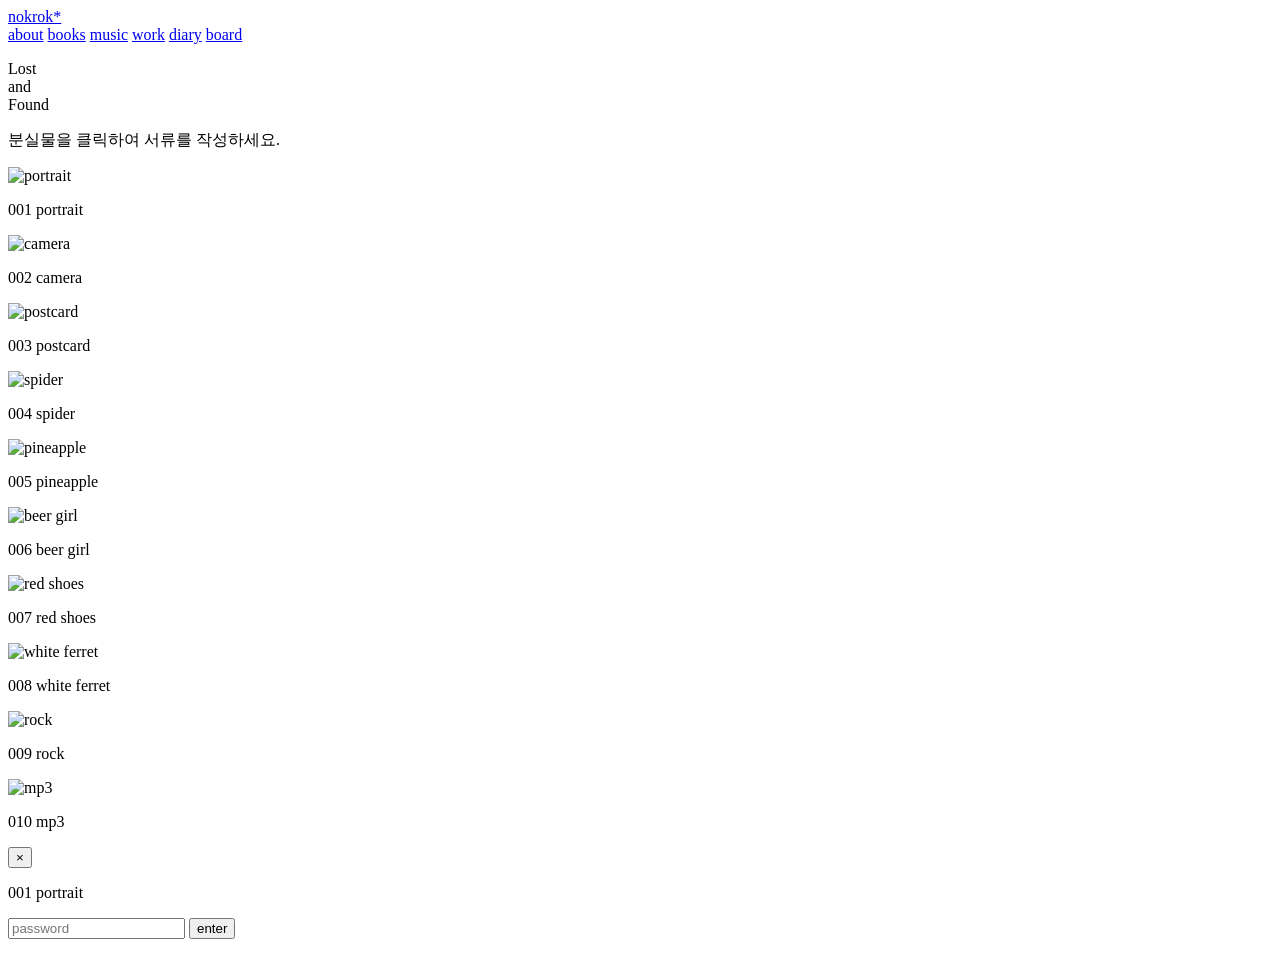
==== board.html @ 73c4124e "Create board.html" ====
<!DOCTYPE html>
<html lang="ko">

<head>
  <meta charset="UTF-8">
  <meta name="viewport" content="width=device-width, initial-scale=1.0">

  <title>Lost & Found</title>

  <link rel="stylesheet" href="board.css">
</head>

<body>

<header class="board-header">
  <a href="index.html" class="logo">nokrok*</a>

  <nav>
    <a href="about.html">about</a>
    <a href="book.html">books</a>
    <a href="music.html">music</a>
    <a href="work.html">work</a>
    <a href="diary.html">diary</a>
    <a href="board.html">board</a>
  </nav>
</header>

<main class="lost-page">

  <section class="title-box">
    <p class="title">
      Lost<br>
      and<br>
      Found
    </p>

    <p class="subtitle">
      분실물을 클릭하여 서류를 작성하세요.
    </p>
  </section>

  <section class="items-area">

    <div class="item item-01">
      <img src="images/item-portrait.png" alt="portrait">
      <p>001 portrait</p>
    </div>

    <div class="item item-02">
      <img src="images/item-camera.png" alt="camera">
      <p>002 camera</p>
    </div>

    <div class="item item-03">
      <img src="images/item-postcard.png" alt="postcard">
      <p>003 postcard</p>
    </div>

    <div class="item item-04">
      <img src="images/item-spider.png" alt="spider">
      <p>004 spider</p>
    </div>

    <div class="item item-05">
      <img src="images/item-pineapple.png" alt="pineapple">
      <p>005 pineapple</p>
    </div>

    <div class="item item-06">
      <img src="images/item-beer.png" alt="beer girl">
      <p>006 beer girl</p>
    </div>

    <div class="item item-07">
      <img src="images/item-shoes.png" alt="red shoes">
      <p>007 red shoes</p>
    </div>

    <div class="item item-08">
      <img src="images/item-ferret.png" alt="white ferret">
      <p>008 white ferret</p>
    </div>

    <div class="item item-09">
      <img src="images/item-rock.png" alt="rock">
      <p>009 rock</p>
    </div>

    <div class="item item-10">
      <img src="images/item-mp3.png" alt="mp3">
      <p>010 mp3</p>
    </div>

  </section>

</main>

<div class="password-modal" id="passwordModal">
  <div class="password-box">
    <button class="close-btn" id="closeModal">×</button>

    <p class="modal-item-name" id="modalItemName">001 portrait</p>

    <input type="password" id="passwordInput" placeholder="password">

    <button id="enterPassword">enter</button>

    <p class="password-message" id="passwordMessage"></p>
  </div>
</div>

<script src="board.js"></script>

</body>
</html>
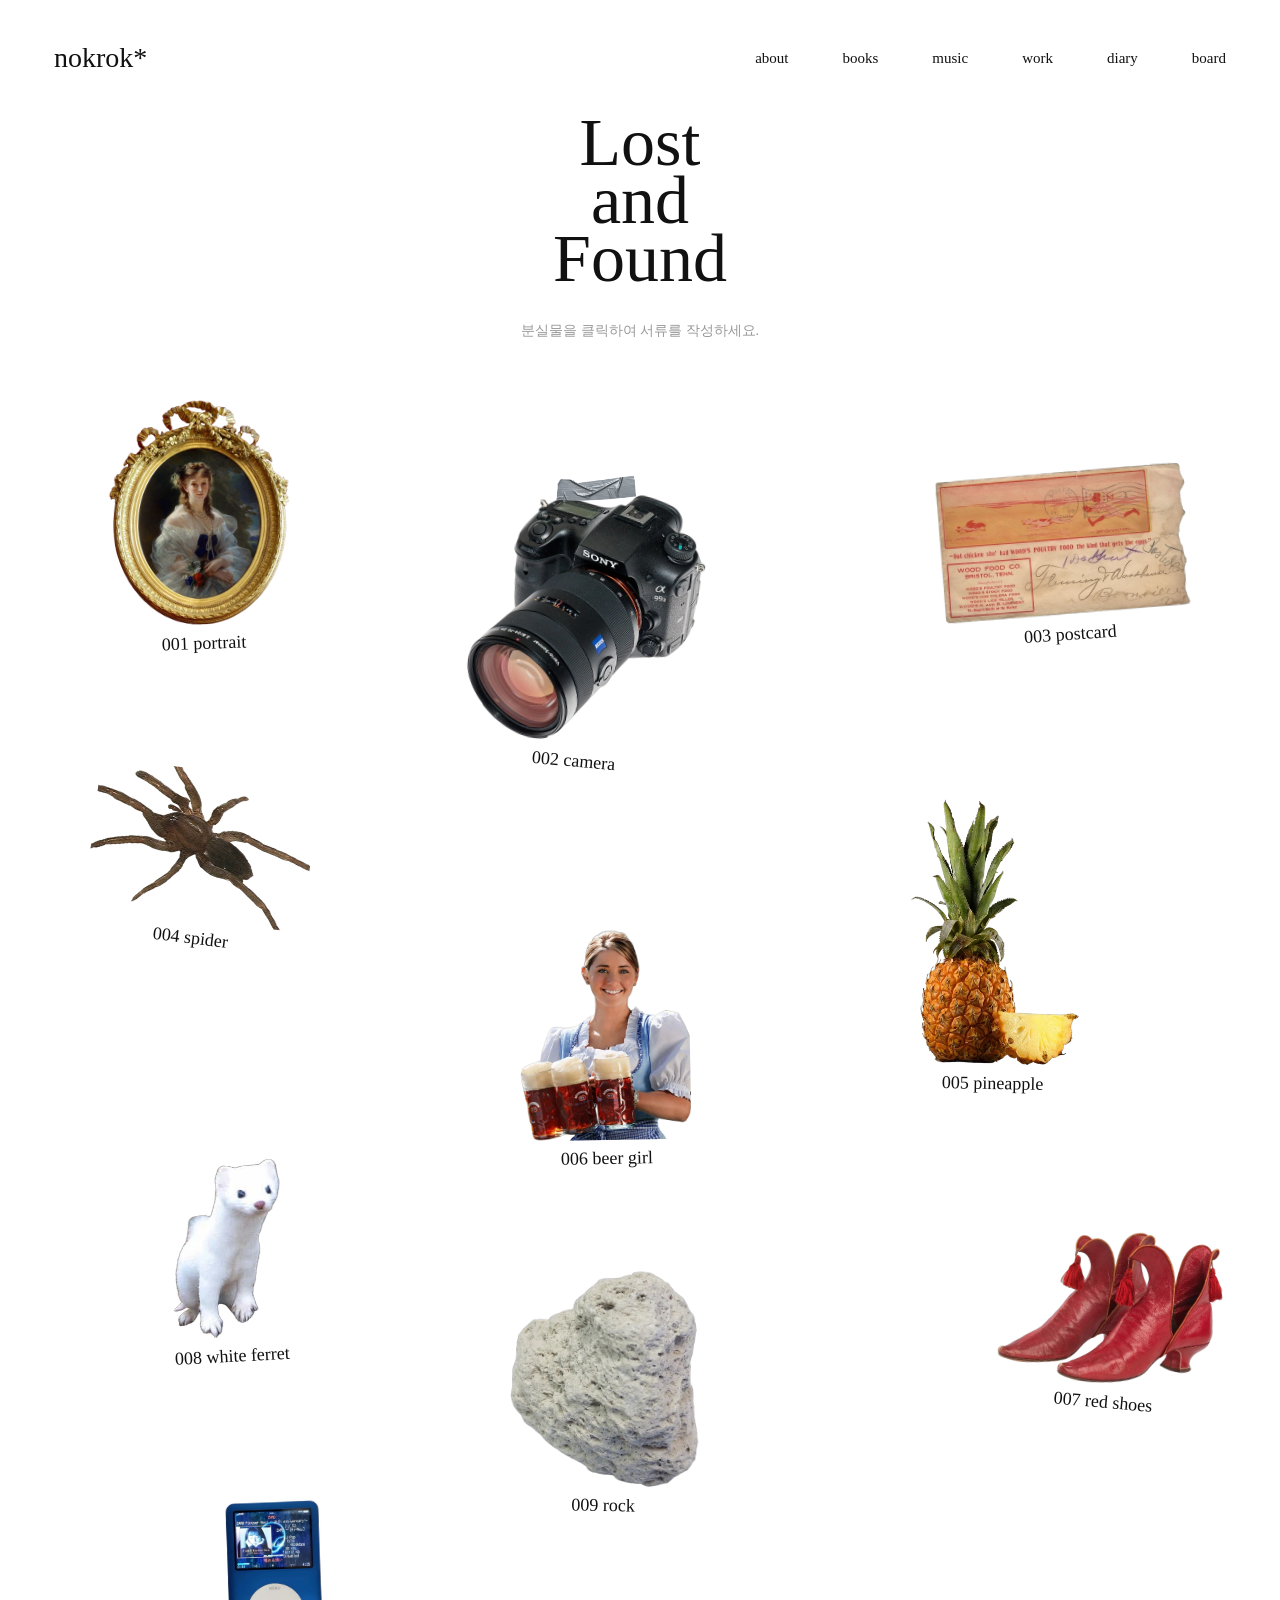
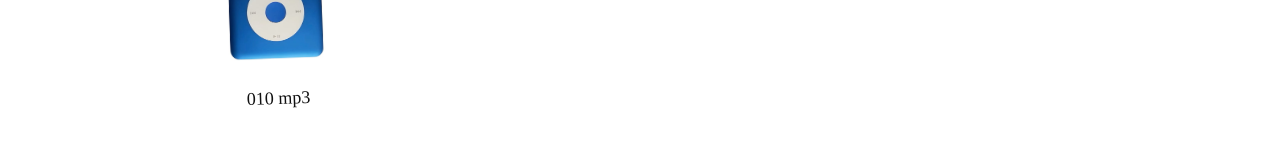
==== commit 10709133: "Update board.html" ====
--- a/board.html
+++ b/board.html
@@ -46,7 +46,7 @@
       <p>001 portrait</p>
     </div>
 
-    <div class="item item-02">
+<div class="item item-02 has-post">
       <img src="images/item-camera.png" alt="camera">
       <p>002 camera</p>
     </div>
--- a/board.css
+++ b/board.css
@@ -0,0 +1,267 @@
+@font-face {
+  font-family: "Header_2";
+  src: url("fonts/Header_2.woff2") format("woff2");
+}
+
+@font-face {
+  font-family: "ItemName";
+  src: url("fonts/item_name.ttf") format("truetype");
+}
+
+@font-face {
+  font-family: "MaruBuri";
+  src: url("fonts/MaruBuri-Regular.ttf") format("truetype");
+}
+
+*{
+  margin:0;
+  padding:0;
+  box-sizing:border-box;
+}
+
+body{
+  background:#fff;
+  color:#111;
+  font-family:Arial,sans-serif;
+}
+
+a{
+  text-decoration:none;
+  color:inherit;
+}
+
+/* ---------------- HEADER ---------------- */
+
+.board-header{
+  width:100%;
+  padding:42px 54px 20px;
+  display:flex;
+  justify-content:space-between;
+  align-items:center;
+}
+
+.logo{
+  font-family:"Header_2";
+  font-size:28px;
+}
+
+nav{
+  display:flex;
+  gap:54px;
+}
+
+nav a{
+  font-family:"Header_2";
+  font-size:15px;
+}
+
+/* ---------------- PAGE ---------------- */
+
+.lost-page{
+  width:100%;
+  min-height:100vh;
+  padding-bottom:120px;
+}
+
+.title-box{
+  text-align:center;
+  margin:20px 0 40px;
+}
+
+.title{
+  font-family:"Header_2";
+  font-size:68px;
+  line-height:.85;
+}
+
+.subtitle{
+  margin-top:35px;
+  font-family:"MaruBuri";
+  font-size:14px;
+  color:#999;
+}
+
+/* ---------------- ITEMS ---------------- */
+
+.items-area{
+  position:relative;
+  width:100%;
+  max-width:1280px;
+  height:1250px;
+  margin:0 auto;
+}
+
+.item{
+  position:absolute;
+  cursor:pointer;
+}
+
+.item img{
+  width:100%;
+  display:block;
+  position:relative;
+  z-index:1;
+}
+
+.item p{
+  margin-top:8px;
+  font-family:"ItemName";
+  font-size:18px;
+  text-align:center;
+  position:relative;
+  z-index:2;
+}
+
+/* 위치 */
+
+.item-01{
+  width:180px;
+  left:110px;
+  top:20px;
+  transform:rotate(-2deg);
+}
+
+.item-02{
+  width:230px;
+  left:470px;
+  top:110px;
+  transform:rotate(5deg);
+}
+
+.item-03{
+  width:250px;
+  right:90px;
+  top:90px;
+  transform:rotate(-4deg);
+}
+
+.item-04{
+  width:220px;
+  left:90px;
+  top:390px;
+  transform:rotate(7deg);
+}
+
+.item-05{
+  width:170px;
+  right:200px;
+  top:420px;
+  transform:rotate(1deg);
+}
+
+.item-06{
+  width:170px;
+  left:520px;
+  top:550px;
+  transform:rotate(-1deg);
+}
+
+.item-07{
+  width:220px;
+  right:60px;
+  top:850px;
+  transform:rotate(5deg);
+}
+
+.item-08{
+  width:115px;
+  left:170px;
+  top:780px;
+  transform:rotate(-3deg);
+}
+
+.item-09{
+  width:190px;
+  left:510px;
+  top:890px;
+  transform:rotate(1deg);
+}
+
+.item-10{
+  width:150px;
+  left:200px;
+  top:1100px;
+  transform:rotate(-2deg);
+}
+
+/* ---------------- TAPE ---------------- */
+
+.item.has-post{
+  z-index:50;
+}
+
+.item.has-post::before{
+  content:"";
+  position:absolute;
+  width:130px;
+  height:65px;
+  top:-34px;
+  left:50%;
+  transform:translateX(-50%) rotate(-6deg);
+  background:url("images/tape01.png") center/contain no-repeat;
+  z-index:999;
+  pointer-events:none;
+}
+
+/* ---------------- PASSWORD MODAL ---------------- */
+
+.password-modal{
+  display:none;
+  position:fixed;
+  inset:0;
+  background:rgba(255,255,255,.72);
+  z-index:9999;
+}
+
+.password-modal.show{
+  display:flex;
+  justify-content:center;
+  align-items:center;
+}
+
+.password-box{
+  width:280px;
+  padding:28px 24px;
+  background:#fff;
+  border:1px solid #111;
+  text-align:center;
+  position:relative;
+}
+
+.close-btn{
+  position:absolute;
+  top:8px;
+  right:10px;
+  border:0;
+  background:none;
+  font-size:22px;
+  cursor:pointer;
+}
+
+.modal-item-name{
+  font-family:"ItemName";
+  font-size:22px;
+  margin-bottom:18px;
+}
+
+#passwordInput{
+  width:100%;
+  border:0;
+  border-bottom:1px solid #111;
+  padding:8px 4px;
+  text-align:center;
+  outline:none;
+}
+
+#enterPassword{
+  margin-top:18px;
+  padding:7px 20px;
+  border:1px solid #111;
+  background:#fff;
+  cursor:pointer;
+}
+
+.password-message{
+  margin-top:12px;
+  font-size:13px;
+}
